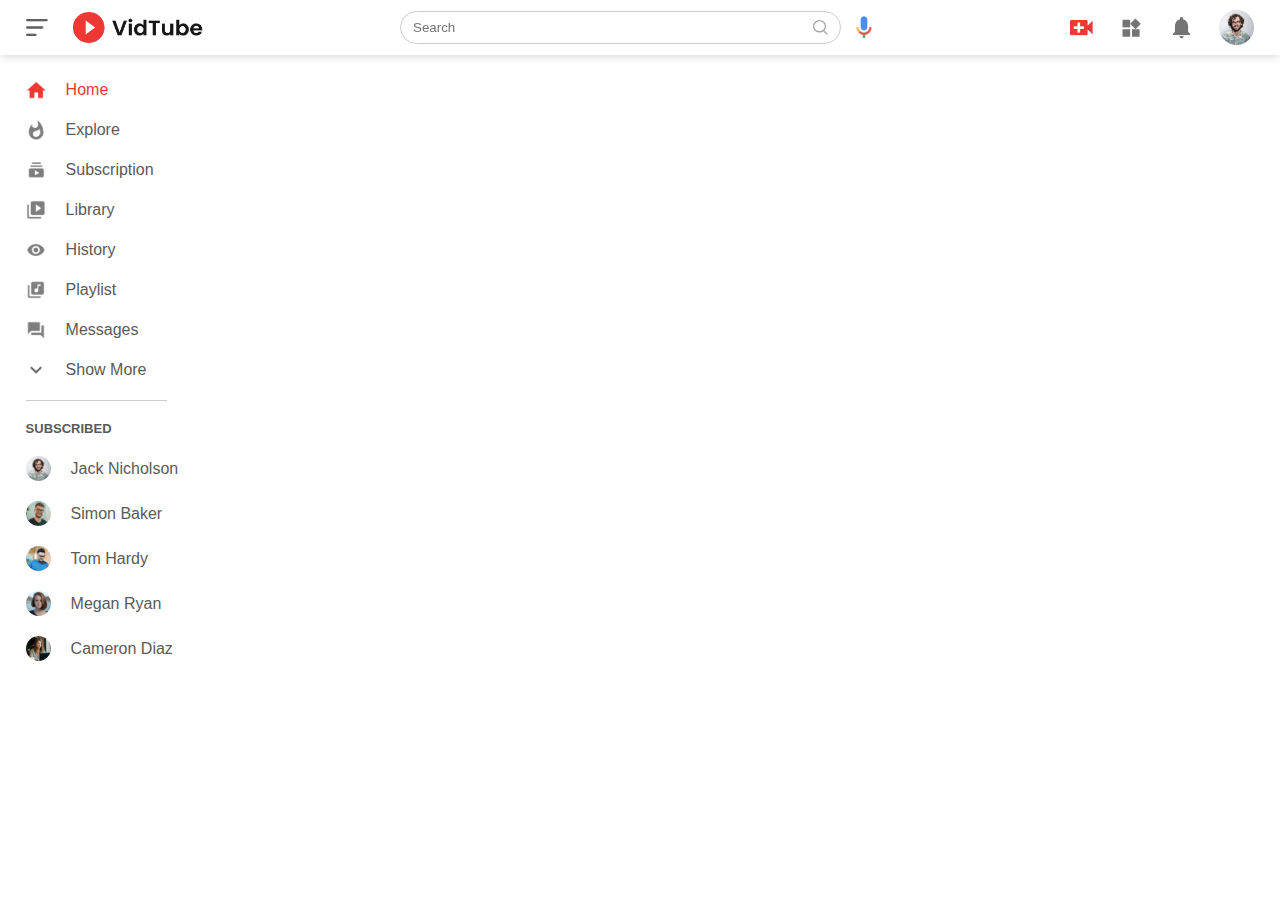
==== index.html @ 70c93605 "sidebar" ====
<!DOCTYPE html>
<html lang="en">
<head>
    <meta charset="UTF-8">
    <meta name="viewport" content="width=device-width, initial-scale=1.0">
    <title>Video Jolver</title>
    <link rel="stylesheet" href="style.css"> 
    <script src="main.js" defer></script>
</head>
<body>

    <nav class="flex-div">
        <div class="nav-left flex-div">
            <img src="images/menu.png" class="menu-icon">
            <img src="images/logo.png" class="logo">
        </div>
        <div class="nav-middle flex-div">
            <div class="search-box flex-div">
                <input type="text" placeholder="Search">
                <img src="images/search.png">
            </div>
            <img src="images/voice-search.png" class="mic-icon">
        </div>
        <div class="nav-right flex-div">
            <img src="images/upload.png">
            <img src="images/more.png">
            <img src="images/notification.png">
            <img src="images/Jack.png" class="user-icon">
        </div>
    </nav>
 <!----------------------sidebar---------------------->
<div class="sidebar">
    <div class="shortcut-links">
        <a href=""><img src="images/home.png"><p>Home</p></a>
        <a href=""><img src="images/explore.png"><p>Explore</p></a>
        <a href=""><img src="images/subscriprion.png"><p>Subscription</p></a>
        <a href=""><img src="images/library.png"><p>Library</p></a>
        <a href=""><img src="images/history.png"><p>History</p></a>
        <a href=""><img src="images/playlist.png"><p>Playlist</p></a>
        <a href=""><img src="images/messages.png"><p>Messages</p></a>
        <a href=""><img src="images/show-more.png"><p>Show More</p></a>
        <hr>
    </div>
    <div class="suscribed-list">
        <h3>SUBSCRIBED</h3>
        <a href=""><img src="images/Jack.png"><p>Jack Nicholson</p></a>
        <a href=""><img src="images/simon.png"><p>Simon Baker</p></a>
        <a href=""><img src="images/tom.png"><p>Tom Hardy</p></a>
        <a href=""><img src="images/megan.png"><p>Megan Ryan</p></a>
        <a href=""><img src="images/cameron.png"><p>Cameron Diaz</p></a>
    </div>
</div>

<script src="main.js"></script>
</body>
</html>
---- style.css ----
*{
    margin: 0;
    padding: 0;
    box-sizing: border-box;
    font-family: 'Poppins', sans-serif;
}
a{
    text-decoration: none;
    color: #5a5a5a;
}
img{
    cursor: pointer;
}
.flex-div{
    display: flex;
    align-items: center;
}
nav{
    padding: 10px 2%;
    justify-content: space-between;
    box-shadow: 0 0 10px rgba(0,0,0,0.2);
    background: #fff;
    position: sticky;
    top: 0;
    z-index: 10;
}
.nav-right img{
    width: 25px;
    margin-right: 25px;
}
.nav-right .user-icon{
    width: 35px;
    border-radius: 50%;
    margin-right: 0;
}
.nav-left .menu-icon{
    width: 22px;
    margin-right: 25px;
}
.nav-left .logo{
    width: 130px;
}
.nav-middle .mic-icon{
    width: 16px;
}
.nav-middle .search-box{
    border: 1px solid #ccc;
    margin-right: 15px;
    padding: 8px 12px;
    border-radius: 25px;
}
.nav-middle .search-box input{
    width: 400px;
    border: 0;
    outline: 0;
    background: transparent;
}
.nav-middle .search-box img{
    width: 15px;
}

/* -------sidebar-------- */

.sidebar{
    background:  #fff;
    width: 15%;
    height: 100vh;
    position: fixed;
    top: fixed;
    top: 0;
    padding-left: 2%;
    padding-top: 80px;
}
.shortcut-links a img{
    width: 20px;
    margin-right: 20px;
}
.shortcut-links a{
    display: flex;
    align-items: center;
    margin-bottom: 20px;
    width: fit-content;
    flex-wrap: wrap;
}
.shortcut-links a:first-child{
    color: #ed3833;
}
.sidebar hr{
    border : 0;
    height: 1px;
    background: #ccc;
    width: 85%;
}
.suscribed-list h3{
    font-size: 13px;
    margin: 20px 0;
    color: #5a5a5a;
}
.suscribed-list a{
    display: flex;
    align-items: center;
    margin-bottom: 20px;
    width: fit-content;
    flex-wrap: wrap;
}

.suscribed-list a img{
    width: 25px;
    border-radius: 50%;
    margin-right: 20px;
}
.small-sidebar{
    width: 5%;
}
.small-sidebar a p{
    display: none;
}
.small-sidebar h3{
    display: none;
}
.small-sidebar hr{
    width: 50%;
    margin-bottom: 25px;
}
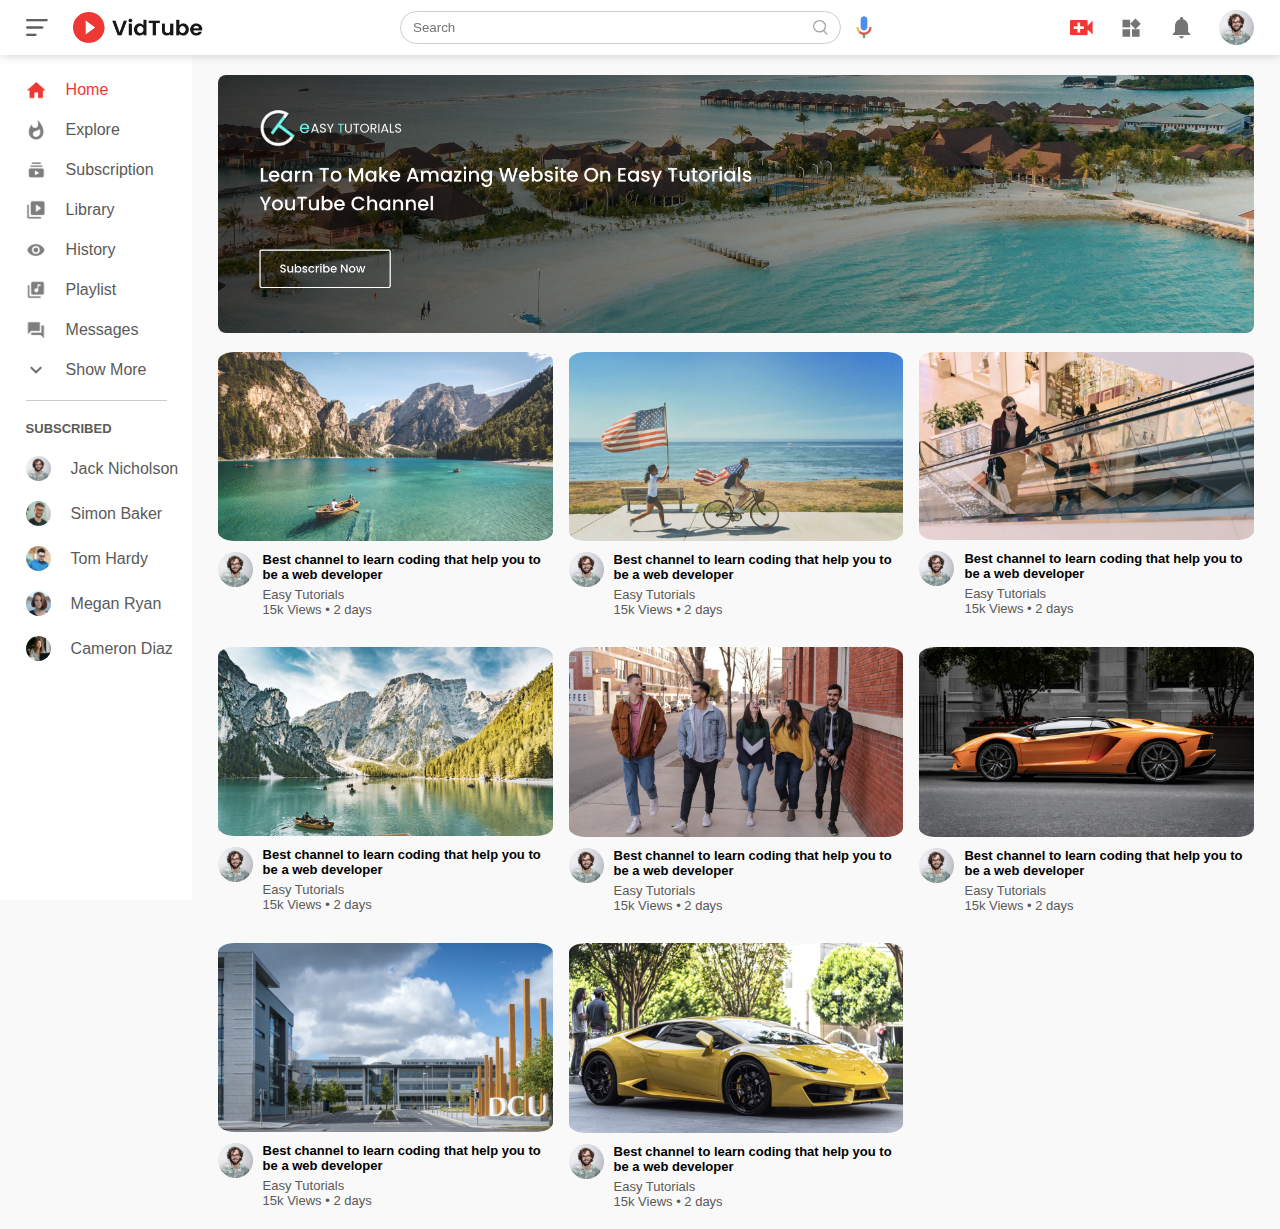
==== commit a9f1ec92: "main lista de videos" ====
--- a/index.html
+++ b/index.html
@@ -51,6 +51,105 @@
     </div>
 </div>
 
+<!----------------------main---------------------->
+
+<div class="container">
+    <div class="banner">
+        <img src="images/banner.png">
+    </div>
+    <div class="list-container">
+        <div class="vid-list">
+            <a href=""><img src="images/thumbnail1.png" class="thumbnail"></a>
+            <div class="flex-div">
+                <img src="images/Jack.png">
+                <div class="vid-info">
+                    <a href="">Best channel to learn coding that help you to be a web developer</a>
+                    <p>Easy Tutorials</p>
+                    <p>15k Views &bull; 2 days</p>
+                </div>
+            </div>
+        </div>
+        <div class="vid-list">
+            <a href=""><img src="images/thumbnail2.png" class="thumbnail"></a>
+            <div class="flex-div">
+                <img src="images/Jack.png">
+                <div class="vid-info">
+                    <a href="">Best channel to learn coding that help you to be a web developer</a>
+                    <p>Easy Tutorials</p>
+                    <p>15k Views &bull; 2 days</p>
+                </div>
+            </div>
+        </div>
+        <div class="vid-list">
+            <a href=""><img src="images/thumbnail3.png" class="thumbnail"></a>
+            <div class="flex-div">
+                <img src="images/Jack.png">
+                <div class="vid-info">
+                    <a href="">Best channel to learn coding that help you to be a web developer</a>
+                    <p>Easy Tutorials</p>
+                    <p>15k Views &bull; 2 days</p>
+                </div>
+            </div>
+        </div>
+        <div class="vid-list">
+            <a href=""><img src="images/thumbnail4.png" class="thumbnail"></a>
+            <div class="flex-div">
+                <img src="images/Jack.png">
+                <div class="vid-info">
+                    <a href="">Best channel to learn coding that help you to be a web developer</a>
+                    <p>Easy Tutorials</p>
+                    <p>15k Views &bull; 2 days</p>
+                </div>
+            </div>
+        </div>
+        <div class="vid-list">
+            <a href=""><img src="images/thumbnail5.png" class="thumbnail"></a>
+            <div class="flex-div">
+                <img src="images/Jack.png">
+                <div class="vid-info">
+                    <a href="">Best channel to learn coding that help you to be a web developer</a>
+                    <p>Easy Tutorials</p>
+                    <p>15k Views &bull; 2 days</p>
+                </div>
+            </div>
+        </div>
+        <div class="vid-list">
+            <a href=""><img src="images/thumbnail6.png" class="thumbnail"></a>
+            <div class="flex-div">
+                <img src="images/Jack.png">
+                <div class="vid-info">
+                    <a href="">Best channel to learn coding that help you to be a web developer</a>
+                    <p>Easy Tutorials</p>
+                    <p>15k Views &bull; 2 days</p>
+                </div>
+            </div>
+        </div>
+        <div class="vid-list">
+            <a href=""><img src="images/thumbnail7.png" class="thumbnail"></a>
+            <div class="flex-div">
+                <img src="images/Jack.png">
+                <div class="vid-info">
+                    <a href="">Best channel to learn coding that help you to be a web developer</a>
+                    <p>Easy Tutorials</p>
+                    <p>15k Views &bull; 2 days</p>
+                </div>
+            </div>
+        </div>
+        <div class="vid-list">
+            <a href=""><img src="images/thumbnail8.png" class="thumbnail"></a>
+            <div class="flex-div">
+                <img src="images/Jack.png">
+                <div class="vid-info">
+                    <a href="">Best channel to learn coding that help you to be a web developer</a>
+                    <p>Easy Tutorials</p>
+                    <p>15k Views &bull; 2 days</p>
+                </div>
+            </div>
+        </div>
+        
+    </div>
+</div>
+
 <script src="main.js"></script>
 </body>
 </html>--- a/style.css
+++ b/style.css
@@ -121,4 +121,54 @@
 .small-sidebar hr{
     width: 50%;
     margin-bottom: 25px;
+}
+
+/* --------main-------- */
+
+.container{
+    background: #f9f9f9;
+    padding-left: 17%;
+    padding-right: 2%;
+    padding-top: 20px;
+    padding-bottom: 20px;
+}
+.large-container{
+    padding-left: 7%;
+}
+.banner{
+    width: 100%;
+}
+.banner img{
+    width: 100%;
+    border-radius: 8px;
+}
+.list-container{
+    display: grid;
+    grid-template-columns: repeat(auto-fit, minmax(250px, 1fr));
+    grid-column-gap: 16px;
+    grid-row-gap: 30px;
+    margin-top: 15px; 
+}
+.vid-list .thumbnail{
+    width: 100%;
+    border-radius: 5%;
+}
+.vid-list .flex-div{
+    align-items: flex-start;
+    margin-top: 7px;
+}
+.vid-list .flex-div img{
+    width: 35px;
+    border-radius: 50%;
+    margin-right: 10px;
+}
+.vid-info{
+    color: #5a5a5a;
+    font-size: 13px;
+}
+.vid-info a{
+    color: #000;
+    font-weight: 600;
+    display: block;
+    margin-bottom: 5px;
 }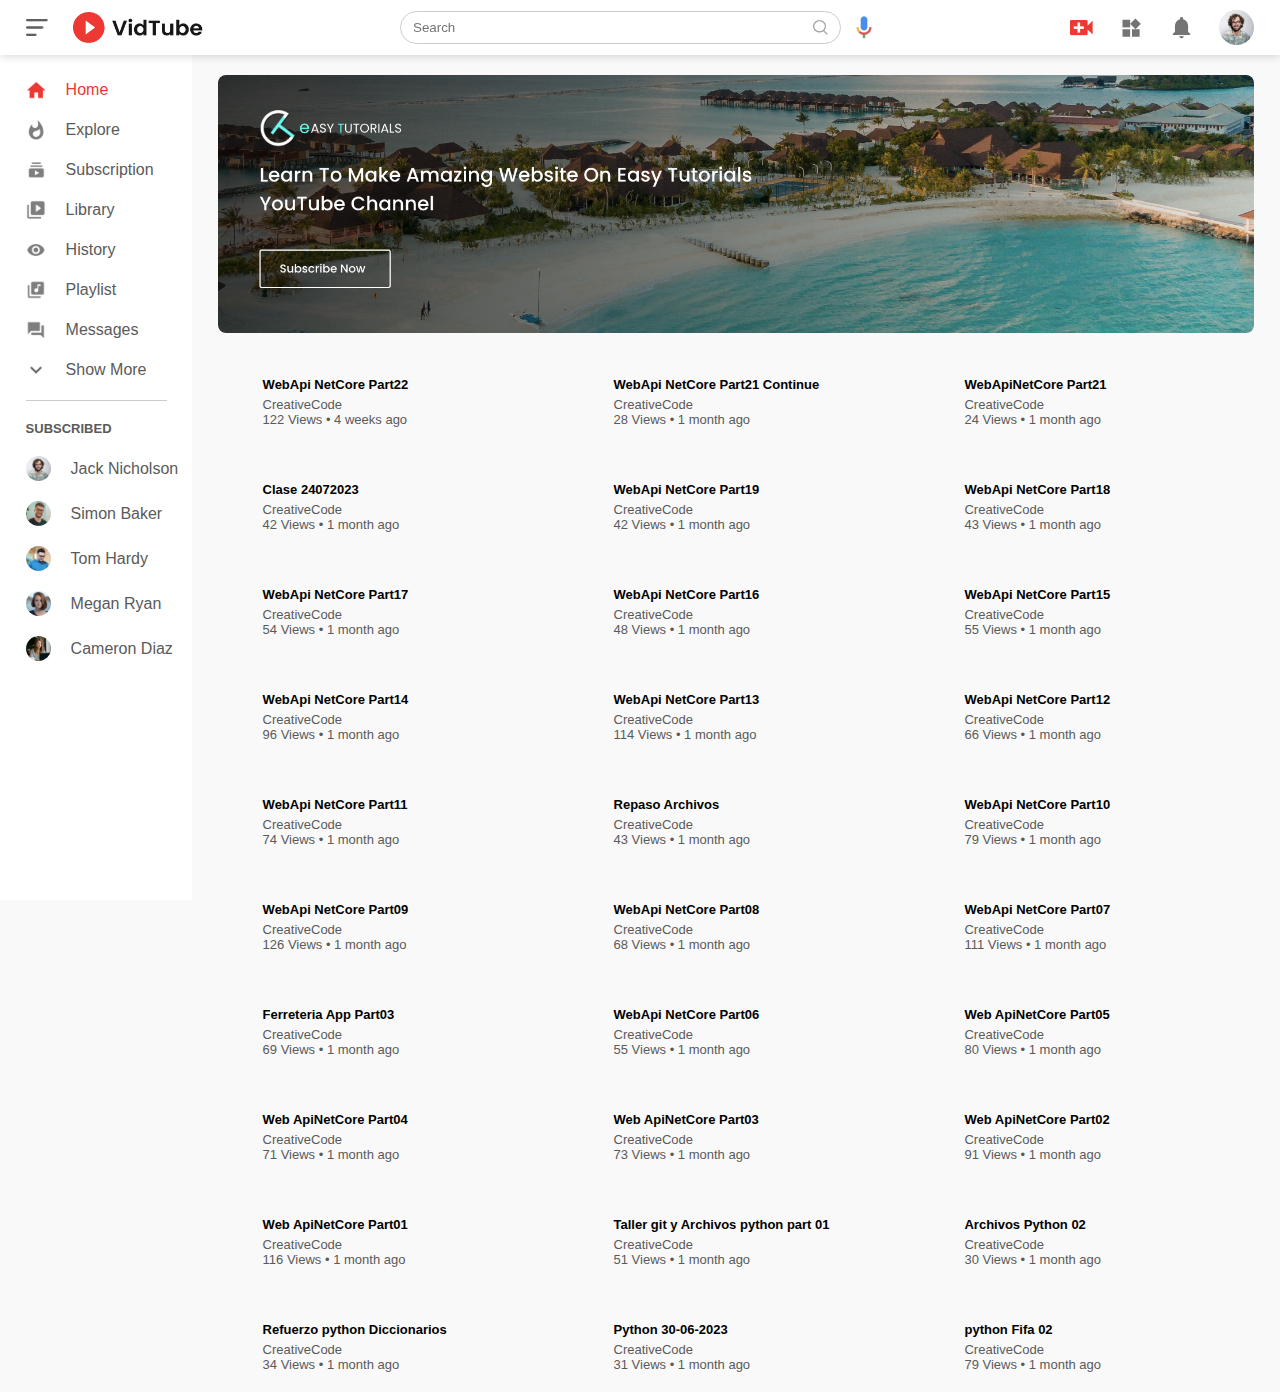
==== commit 662ad35e: "video container y json rapit api" ====
--- a/index.html
+++ b/index.html
@@ -4,11 +4,10 @@
     <meta charset="UTF-8">
     <meta name="viewport" content="width=device-width, initial-scale=1.0">
     <title>Video Jolver</title>
-    <link rel="stylesheet" href="style.css"> 
-    <script src="main.js" defer></script>
+    <link rel="stylesheet" href="./css/style.css"> 
+    <script src="./js/main.js" type="module" defer></script>
 </head>
 <body>
-
     <nav class="flex-div">
         <div class="nav-left flex-div">
             <img src="images/menu.png" class="menu-icon">
@@ -58,95 +57,7 @@
         <img src="images/banner.png">
     </div>
     <div class="list-container">
-        <div class="vid-list">
-            <a href=""><img src="images/thumbnail1.png" class="thumbnail"></a>
-            <div class="flex-div">
-                <img src="images/Jack.png">
-                <div class="vid-info">
-                    <a href="">Best channel to learn coding that help you to be a web developer</a>
-                    <p>Easy Tutorials</p>
-                    <p>15k Views &bull; 2 days</p>
-                </div>
-            </div>
-        </div>
-        <div class="vid-list">
-            <a href=""><img src="images/thumbnail2.png" class="thumbnail"></a>
-            <div class="flex-div">
-                <img src="images/Jack.png">
-                <div class="vid-info">
-                    <a href="">Best channel to learn coding that help you to be a web developer</a>
-                    <p>Easy Tutorials</p>
-                    <p>15k Views &bull; 2 days</p>
-                </div>
-            </div>
-        </div>
-        <div class="vid-list">
-            <a href=""><img src="images/thumbnail3.png" class="thumbnail"></a>
-            <div class="flex-div">
-                <img src="images/Jack.png">
-                <div class="vid-info">
-                    <a href="">Best channel to learn coding that help you to be a web developer</a>
-                    <p>Easy Tutorials</p>
-                    <p>15k Views &bull; 2 days</p>
-                </div>
-            </div>
-        </div>
-        <div class="vid-list">
-            <a href=""><img src="images/thumbnail4.png" class="thumbnail"></a>
-            <div class="flex-div">
-                <img src="images/Jack.png">
-                <div class="vid-info">
-                    <a href="">Best channel to learn coding that help you to be a web developer</a>
-                    <p>Easy Tutorials</p>
-                    <p>15k Views &bull; 2 days</p>
-                </div>
-            </div>
-        </div>
-        <div class="vid-list">
-            <a href=""><img src="images/thumbnail5.png" class="thumbnail"></a>
-            <div class="flex-div">
-                <img src="images/Jack.png">
-                <div class="vid-info">
-                    <a href="">Best channel to learn coding that help you to be a web developer</a>
-                    <p>Easy Tutorials</p>
-                    <p>15k Views &bull; 2 days</p>
-                </div>
-            </div>
-        </div>
-        <div class="vid-list">
-            <a href=""><img src="images/thumbnail6.png" class="thumbnail"></a>
-            <div class="flex-div">
-                <img src="images/Jack.png">
-                <div class="vid-info">
-                    <a href="">Best channel to learn coding that help you to be a web developer</a>
-                    <p>Easy Tutorials</p>
-                    <p>15k Views &bull; 2 days</p>
-                </div>
-            </div>
-        </div>
-        <div class="vid-list">
-            <a href=""><img src="images/thumbnail7.png" class="thumbnail"></a>
-            <div class="flex-div">
-                <img src="images/Jack.png">
-                <div class="vid-info">
-                    <a href="">Best channel to learn coding that help you to be a web developer</a>
-                    <p>Easy Tutorials</p>
-                    <p>15k Views &bull; 2 days</p>
-                </div>
-            </div>
-        </div>
-        <div class="vid-list">
-            <a href=""><img src="images/thumbnail8.png" class="thumbnail"></a>
-            <div class="flex-div">
-                <img src="images/Jack.png">
-                <div class="vid-info">
-                    <a href="">Best channel to learn coding that help you to be a web developer</a>
-                    <p>Easy Tutorials</p>
-                    <p>15k Views &bull; 2 days</p>
-                </div>
-            </div>
-        </div>
-        
+            
     </div>
 </div>
 
--- a/css/style.css
+++ b/css/style.css
@@ -0,0 +1,391 @@
+*{
+    margin: 0;
+    padding: 0;
+    box-sizing: border-box;
+    font-family: 'Poppins', sans-serif;
+}
+a{
+    text-decoration: none;
+    color: #5a5a5a;
+}
+img{
+    cursor: pointer;
+}
+.flex-div{
+    display: flex;
+    align-items: center;
+}
+nav{
+    padding: 10px 2%;
+    justify-content: space-between;
+    box-shadow: 0 0 10px rgba(0,0,0,0.2);
+    background: #fff;
+    position: sticky;
+    top: 0;
+    z-index: 10;
+}
+.nav-right img{
+    width: 25px;
+    margin-right: 25px;
+}
+.nav-right .user-icon{
+    width: 35px;
+    border-radius: 50%;
+    margin-right: 0;
+}
+.nav-left .menu-icon{
+    width: 22px;
+    margin-right: 25px;
+}
+.nav-left .logo{
+    width: 130px;
+}
+.nav-middle .mic-icon{
+    width: 16px;
+}
+.nav-middle .search-box{
+    border: 1px solid #ccc;
+    margin-right: 15px;
+    padding: 8px 12px;
+    border-radius: 25px;
+}
+.nav-middle .search-box input{
+    width: 400px;
+    border: 0;
+    outline: 0;
+    background: transparent;
+}
+.nav-middle .search-box img{
+    width: 15px;
+}
+
+/* -------sidebar-------- */
+
+.sidebar{
+    background:  #fff;
+    width: 15%;
+    height: 100vh;
+    position: fixed;
+    top: fixed;
+    top: 0;
+    padding-left: 2%;
+    padding-top: 80px;
+}
+.shortcut-links a img{
+    width: 20px;
+    margin-right: 20px;
+}
+.shortcut-links a{
+    display: flex;
+    align-items: center;
+    margin-bottom: 20px;
+    width: fit-content;
+    flex-wrap: wrap;
+}
+.shortcut-links a:first-child{
+    color: #ed3833;
+}
+.sidebar hr{
+    border : 0;
+    height: 1px;
+    background: #ccc;
+    width: 85%;
+}
+.suscribed-list h3{
+    font-size: 13px;
+    margin: 20px 0;
+    color: #5a5a5a;
+}
+.suscribed-list a{
+    display: flex;
+    align-items: center;
+    margin-bottom: 20px;
+    width: fit-content;
+    flex-wrap: wrap;
+}
+
+.suscribed-list a img{
+    width: 25px;
+    border-radius: 50%;
+    margin-right: 20px;
+}
+.small-sidebar{
+    width: 5%;
+}
+.small-sidebar a p{
+    display: none;
+}
+.small-sidebar h3{
+    display: none;
+}
+.small-sidebar hr{
+    width: 50%;
+    margin-bottom: 25px;
+}
+
+/* --------main-------- */
+
+.container{
+    background: #f9f9f9;
+    padding-left: 17%;
+    padding-right: 2%;
+    padding-top: 20px;
+    padding-bottom: 20px;
+}
+.large-container{
+    padding-left: 7%;
+}
+.banner{
+    width: 100%;
+}
+.banner img{
+    width: 100%;
+    border-radius: 8px;
+}
+.list-container{
+    display: grid;
+    grid-template-columns: repeat(auto-fit, minmax(250px, 1fr));
+    grid-column-gap: 16px;
+    grid-row-gap: 30px;
+    margin-top: 15px; 
+}
+.vid-list .thumbnail{
+    width: 100%;
+    border-radius: 5%;
+}
+.vid-list .flex-div{
+    align-items: flex-start;
+    margin-top: 7px;
+}
+.vid-list .flex-div img{
+    width: 35px;
+    border-radius: 50%;
+    margin-right: 10px;
+}
+.vid-info{
+    color: #5a5a5a;
+    font-size: 13px;
+}
+.vid-info a{
+    color: #000;
+    font-weight: 600;
+    display: block;
+    margin-bottom: 5px;
+}
+
+@media (max-width: 900px){
+    .menu-icon{
+        display: none;
+    }
+    .sidebar{
+        display: none;
+    }
+    .container, .large-container{
+        padding-left: 5%;
+        padding-right: 5%;
+    }
+    .nav-right img{
+        display: none;
+    }
+    .nav-right .user-icon{
+        display: block;
+        width: 30px;
+    }
+    .nav-middle .search-box input{
+        width: 100%;
+    }
+    .nav-middle .mic-icon{
+        display: none;
+    }
+    .logo{
+        width: 90px;
+    }
+}
+
+/* ---------------play video page---------------- */
+
+.play-container{
+    padding-left: 2%;
+}
+.row{
+    display: flex;
+    justify-content: space-between;
+    flex-wrap: wrap;
+}
+.play-video{
+    flex-basis: 69%;
+}
+.right-sidebar{
+    flex-basis: 30%;
+}
+.play-video video{
+    width: 100%;
+}
+.side-video-list{
+    display: flex;
+    justify-content: space-between;
+    margin-bottom: 8px;
+}
+.side-video-list img{
+    width: 100%;
+}
+.side-video-list .small-thumbnail{
+    flex-basis: 49%;
+}
+.side-video-list .vid-info{
+    flex-basis: 49%;
+}
+.play-video .tags a{
+    color: #0000ff;
+    font-size: 13px;
+}
+.play-video h3{
+    font-weight: 600;
+    font-size: 22px;
+}
+.play-video .play-video-info{
+    display: flex;
+    align-items: center;
+    justify-content: space-between;
+    flex-wrap: wrap;
+    margin-top: 10px;
+    font-size: 14px;
+    color: #5a5a5a;
+}
+.play-video .play-video-info a img{
+    width: 20px;
+    margin-right: 8px;
+}
+.play-video .play-video-info a{
+    display: inline-flex;
+    align-items: center;
+    margin-left: 15px;
+}
+.play-video hr{
+    border: 0;
+    height: 1px;
+    background: #ccc;
+    margin: 10px 0;
+}
+.publisher{
+    display: flex;
+    align-items: center;
+    margin-top: 20px;
+}
+.publisher div{
+    flex: 1;
+    line-height: 18px;
+}
+.publisher img{
+    width: 40px;
+    border-radius: 50%;
+    margin-right: 15px;
+}
+.publisher div p{
+    color: #000;
+    font-weight: 600;
+    font-size: 18px;
+}
+.publisher div span{
+    color: #5a5a5a;
+    font-size: 13px;
+}
+.publisher button{
+    background: red;
+    color: #fff;
+    padding: 8px 30px;
+    border: 0;
+    outline: 0;
+    border-radius: 4px;
+    cursor: pointer;
+}
+.vid-description{
+    padding-left: 55px;
+    margin: 15px 0;
+}
+.vid-description p{
+    font-size: 14px;
+    margin-bottom: 5px;
+    color: #5a5a5a;
+}
+.vid-description h4{
+    font-size: 14px;
+    margin-top: 5px;
+    color: #5a5a5a;
+}
+.add-comment{
+    display: flex;
+    align-items: center;
+    margin: 30px 0;
+}
+.add-comment img{
+    width: 35px;
+    border-radius: 50%;
+    margin-right: 15px;
+}
+.add-comment input{
+    border: 0;
+    outline: 0;
+    border-bottom: 1px solid #ccc;
+    width: 100%;
+    padding-top: 10px;
+    background: transparent;
+}
+.old-comment{
+    display: flex;
+    align-items: center;
+    margin: 20px 0;
+}
+.old-comment img{
+    width: 35px;
+    border-radius: 50%;
+    margin-right: 15px;
+}
+.old-comment h3{
+    font-size: 14px;
+    margin-bottom: 2px;
+    color: #5a5a5a;
+}
+.old-comment h3 span{
+    font-size: 12px;
+    color: #5a5a5a;
+    font-weight: 500;
+    margin-left: 8px;
+}
+.old-comment .acomment-action{
+    display: flex;
+    align-items: center;
+    margin: 8px 0;
+    font-size: 14px;
+}
+.old-comment .acomment-action img{
+    border-radius: 0;
+    width: 20px;
+    margin-right: 5px;
+}
+.old-comment .acomment-action span{
+    margin-right: 20px;
+    color: #5a5a5a;
+}
+.old-comment .acomment-action a{
+    color: #0000ff;
+}
+@media (max-width:900px){
+    .play-video{
+        flex-basis: 100%;
+    }
+    .right-sidebar{
+        flex-basis: 100%;
+    }
+    .play-container{
+        padding-left: 5%;
+    }
+    .vid-description{
+        padding-left: 0;
+    }
+    .play-video .play-video-info a{
+        margin-left: 0;
+        margin-right: 15px;
+        margin-top: 15px;
+    }
+}
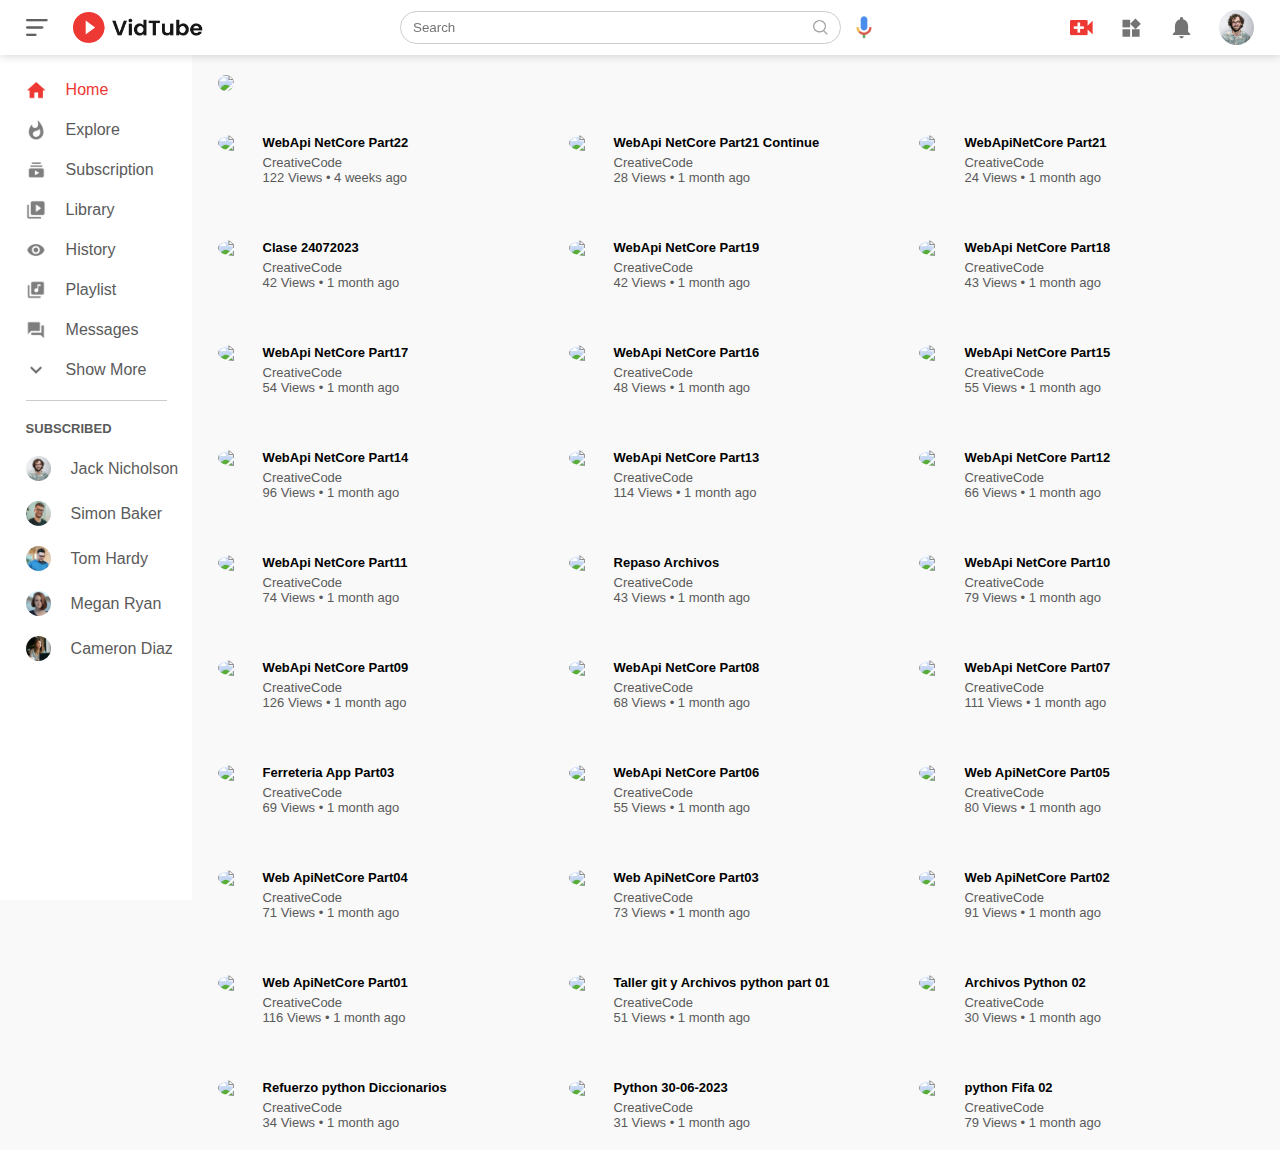
==== commit a789d29a: "banner" ====
--- a/index.html
+++ b/index.html
@@ -54,7 +54,7 @@
 
 <div class="container">
     <div class="banner">
-        <img src="images/banner.png">
+        
     </div>
     <div class="list-container">
             
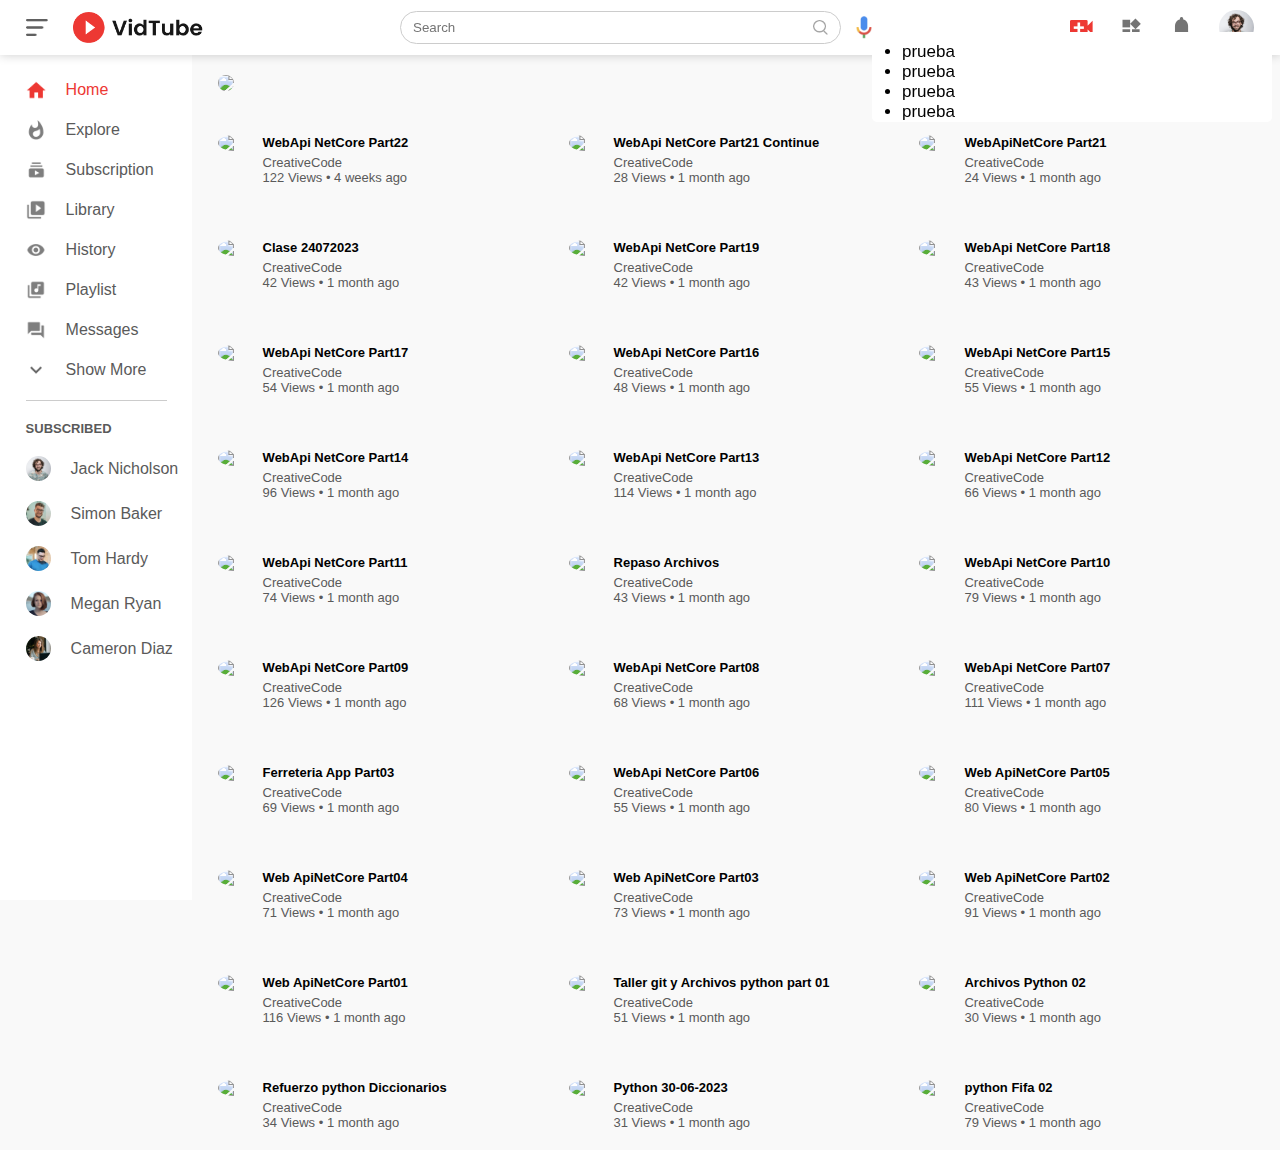
==== commit 35bb16a0: "css dropdown search" ====
--- a/index.html
+++ b/index.html
@@ -19,6 +19,16 @@
                 <img src="images/search.png">
             </div>
             <img src="images/voice-search.png" class="mic-icon">
+            <div class="drop-down-search">
+                <div class="drop-down-search-active">
+                    <ul class="searchAll">
+                        <li>prueba</li>
+                        <li>prueba</li>
+                        <li>prueba</li>
+                        <li>prueba</li>
+                    </ul>
+                </div>
+            </div>
         </div>
         <div class="nav-right flex-div">
             <img src="images/upload.png">
--- a/css/style.css
+++ b/css/style.css
@@ -57,6 +57,29 @@
 }
 .nav-middle .search-box img{
     width: 15px;
+}
+
+.nav-middle .drop-down-search{
+    flex-direction: column;
+    width: 100%;
+    overflow: visible;
+}
+
+.nav-middle .drop-down-search .drop-down-search-active{
+    margin-top: 5px;
+    width: 400px;
+    padding-left: 30px;
+    padding-top: 10px;
+    position: absolute;
+    z-index: 5;
+    background: #fff;
+    border-radius: 5px;
+    overflow-y: auto;
+}
+
+.nav-middle .drop-down-search .drop-down-search-active ul{
+    font-family: Arial, Helvetica, sans-serif;
+    font-size: 17px;
 }
 
 /* -------sidebar-------- */
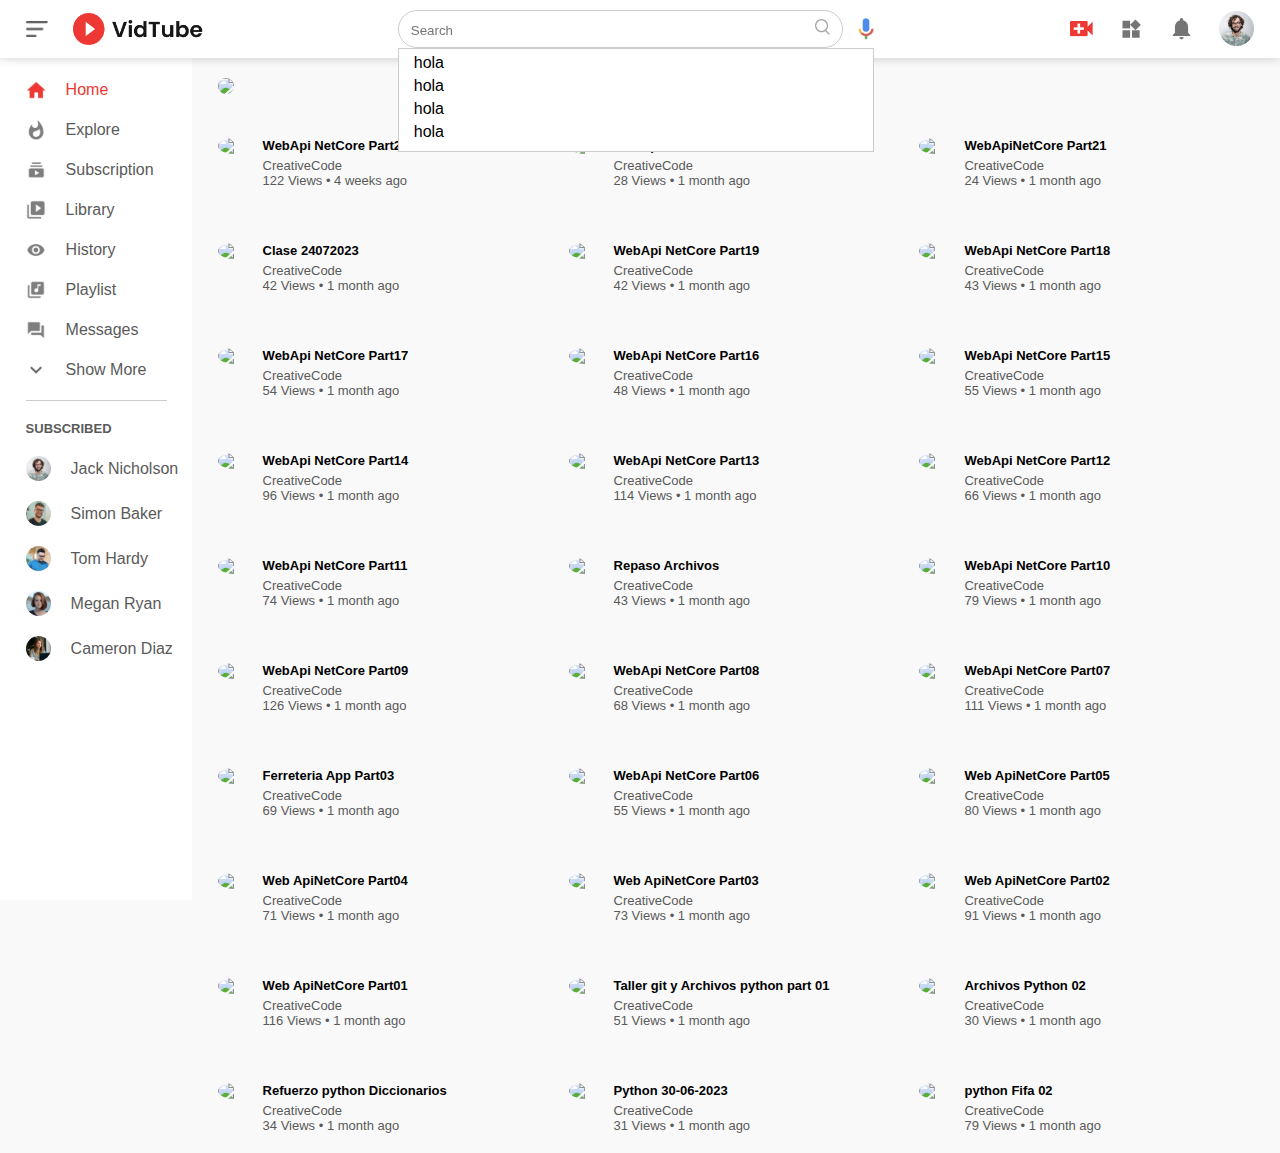
==== commit b6f0b734: "css dropdown search" ====
--- a/index.html
+++ b/index.html
@@ -13,21 +13,20 @@
             <img src="images/menu.png" class="menu-icon">
             <img src="images/logo.png" class="logo">
         </div>
-        <div class="nav-middle flex-div">
-            <div class="search-box flex-div">
-                <input type="text" placeholder="Search">
-                <img src="images/search.png">
+        <div class="nav-middle flex-div search-container">
+            <div class="searchMic">
+                <div class="search-box flex-div">
+                    <input type="text" placeholder="Search">
+                    <img src="images/search.png">
+                </div>
+                <img src="images/voice-search.png" class="mic-icon">
             </div>
-            <img src="images/voice-search.png" class="mic-icon">
-            <div class="drop-down-search">
-                <div class="drop-down-search-active">
-                    <ul class="searchAll">
-                        <li>prueba</li>
-                        <li>prueba</li>
-                        <li>prueba</li>
-                        <li>prueba</li>
-                    </ul>
-                </div>
+            <div class="dropdown-content" id="dropdown">
+                <!-- Aquí se agregarán las opciones de búsqueda -->
+            <p>hola</p>
+            <p>hola</p>
+            <p>hola</p>
+            <p>hola</p>
             </div>
         </div>
         <div class="nav-right flex-div">
--- a/css/style.css
+++ b/css/style.css
@@ -40,10 +40,16 @@
 .nav-left .logo{
     width: 130px;
 }
-.nav-middle .mic-icon{
+.nav-middle .searchMic{
+    display: flex;
+    align-items: center;
+}
+.nav-middle .searchMic .mic-icon{
+    display:inline-block;
     width: 16px;
 }
-.nav-middle .search-box{
+.nav-middle .searchMic .search-box{
+    display:inline-block;
     border: 1px solid #ccc;
     margin-right: 15px;
     padding: 8px 12px;
@@ -58,30 +64,29 @@
 .nav-middle .search-box img{
     width: 15px;
 }
-
-.nav-middle .drop-down-search{
-    flex-direction: column;
-    width: 100%;
-    overflow: visible;
-}
-
-.nav-middle .drop-down-search .drop-down-search-active{
-    margin-top: 5px;
-    width: 400px;
-    padding-left: 30px;
-    padding-top: 10px;
+.search-container{
+    position: relative;
+    display: inline-block;
+}
+#search-bar {
+    width: 300px;
+    padding: 10px;
+    border: 1px solid #ccc;
+  }
+  
+  .dropdown-content {
     position: absolute;
-    z-index: 5;
-    background: #fff;
-    border-radius: 5px;
+    width: 100%;
+    max-height: 200px;
     overflow-y: auto;
-}
-
-.nav-middle .drop-down-search .drop-down-search-active ul{
-    font-family: Arial, Helvetica, sans-serif;
-    font-size: 17px;
-}
-
+    border: 1px solid #ccc;
+    background-color: #fff;
+    z-index: 1;
+    padding: 5px 15px;
+  }
+  .dropdown-content p{
+    margin-bottom: 5px;
+  }
 /* -------sidebar-------- */
 
 .sidebar{
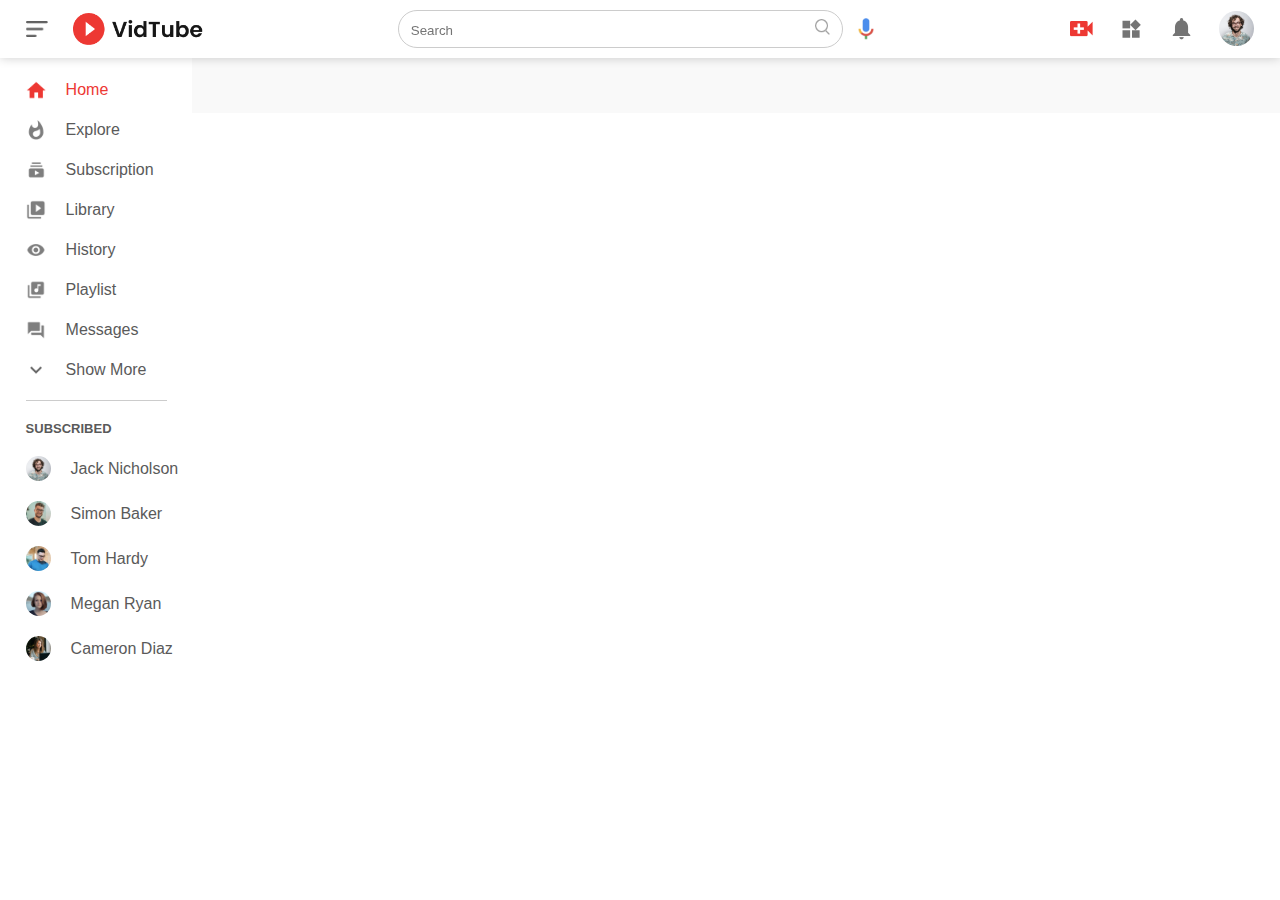
==== commit 367acdae: "feat: :sparkles: search api" ====
--- a/index.html
+++ b/index.html
@@ -16,17 +16,15 @@
         <div class="nav-middle flex-div search-container">
             <div class="searchMic">
                 <div class="search-box flex-div">
-                    <input type="text" placeholder="Search">
+                    <input id="chartSearch" type="text" placeholder="Search">
                     <img src="images/search.png">
                 </div>
                 <img src="images/voice-search.png" class="mic-icon">
             </div>
-            <div class="dropdown-content" id="dropdown">
-                <!-- Aquí se agregarán las opciones de búsqueda -->
-            <p>hola</p>
-            <p>hola</p>
-            <p>hola</p>
-            <p>hola</p>
+            <div id="active" class="dropdown-content">
+                <ul id="SearchAll">
+                    
+                </ul>
             </div>
         </div>
         <div class="nav-right flex-div">
--- a/css/style.css
+++ b/css/style.css
@@ -67,6 +67,7 @@
 .search-container{
     position: relative;
     display: inline-block;
+    overflow: visible;
 }
 #search-bar {
     width: 300px;
@@ -79,14 +80,19 @@
     width: 100%;
     max-height: 200px;
     overflow-y: auto;
-    border: 1px solid #ccc;
     background-color: #fff;
-    z-index: 1;
+    z-index: 5;
     padding: 5px 15px;
   }
-  .dropdown-content p{
+  .dropdown-content ul li{
     margin-bottom: 5px;
+    list-style: none;
+    color: #5a5a5a;
   }
+  .dropdown-content ul li a{
+    color: #5a5a5a;
+  }
+
 /* -------sidebar-------- */
 
 .sidebar{
